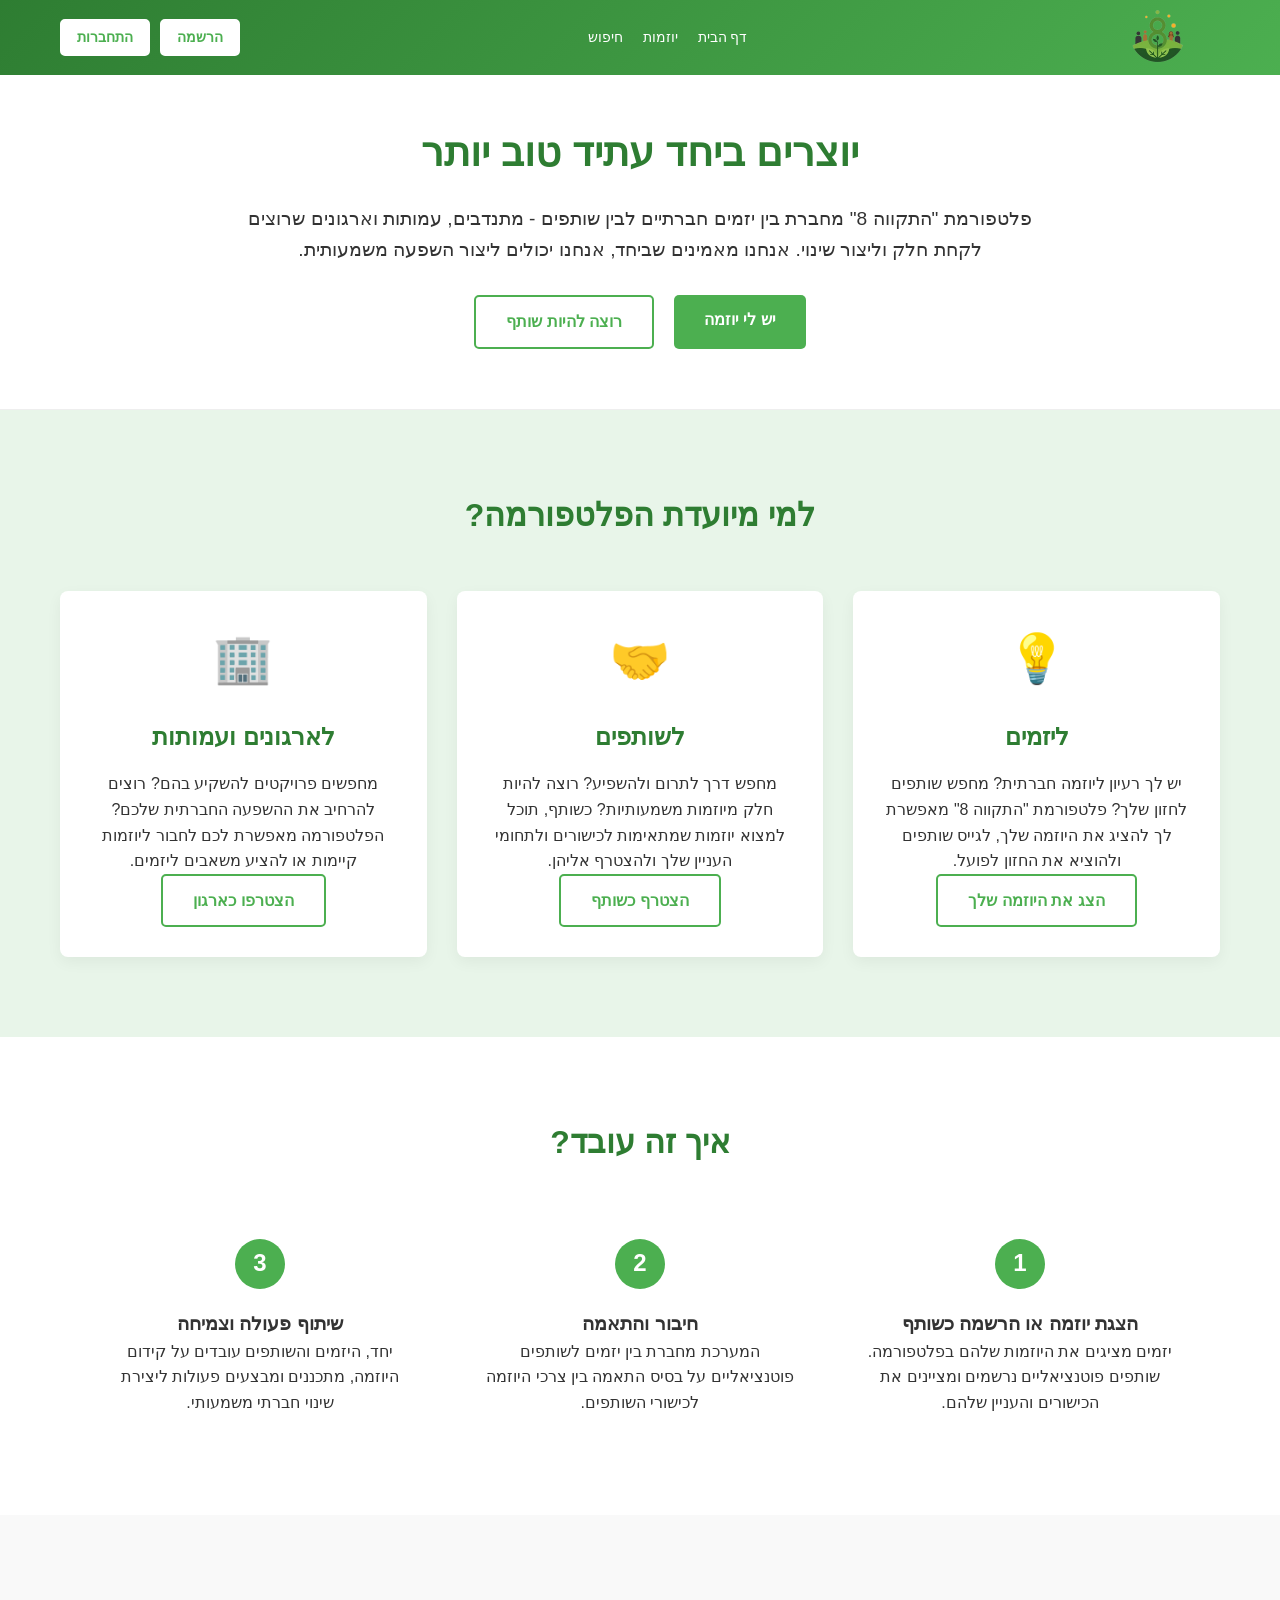
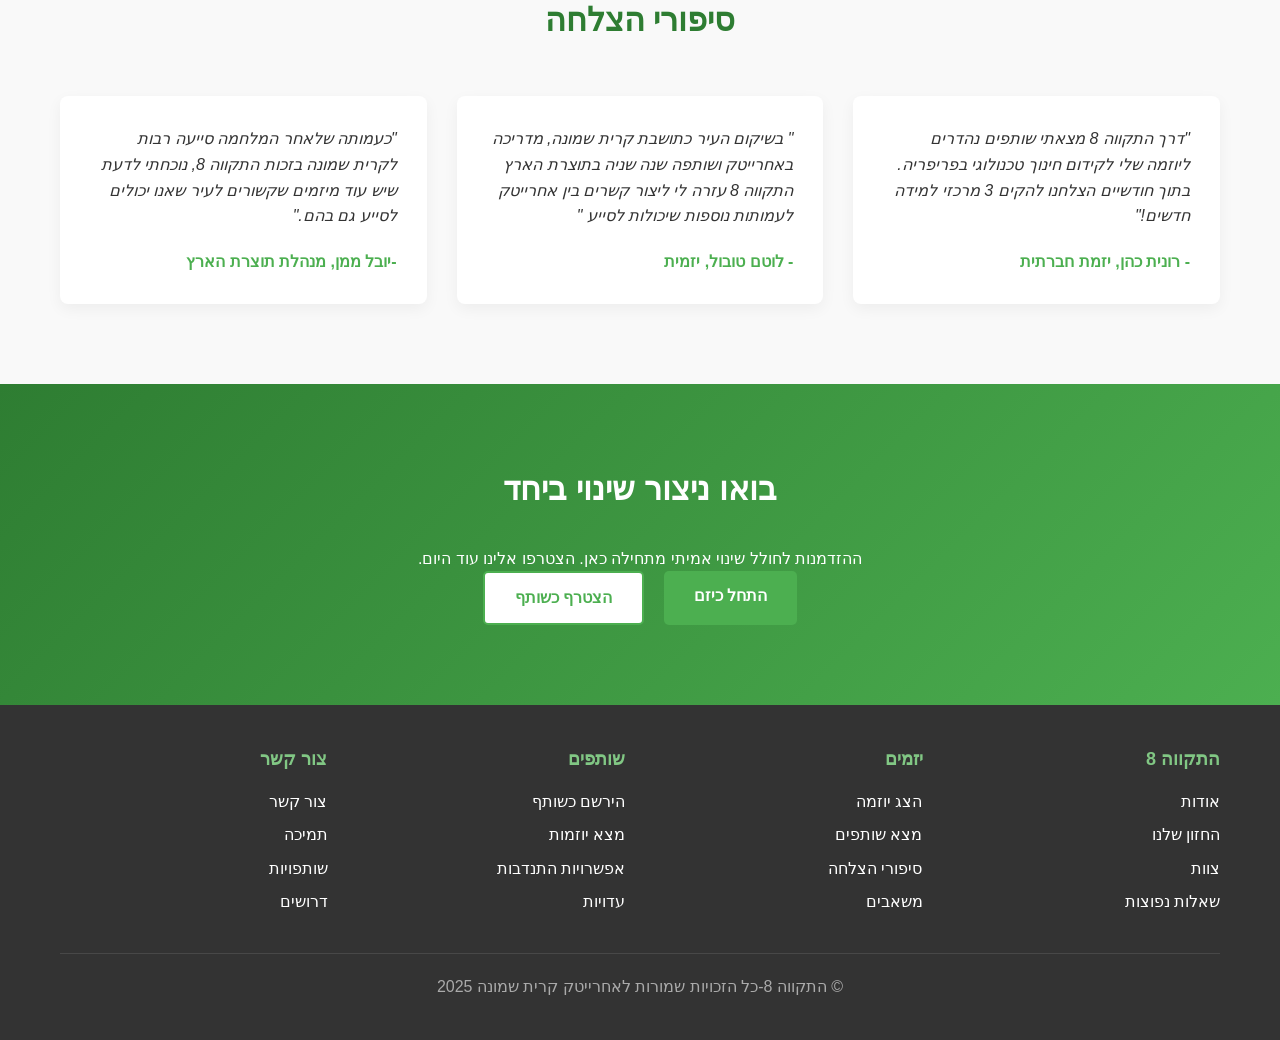
==== index.html @ 70f16cf7 "Add all project files to my-feature branch--2" ====
<!DOCTYPE html>
<html lang="he" dir="rtl">
  <head>
    <meta charset="UTF-8" />
    <meta name="viewport" content="width=device-width, initial-scale=1.0" />
    <title>התקווה 8 - פלטפורמה ליוזמות חברתיות</title>
    <link rel="stylesheet" href="index.css" />
    <link rel="stylesheet" href="footer.css" />
    <script src="header.js"></script>
  </head>
  <body>
    <section class="hero">
      <div class="container">
        <h1>יוצרים ביחד עתיד טוב יותר</h1>
        <p>
          פלטפורמת "התקווה 8" מחברת בין יזמים חברתיים לבין שותפים - מתנדבים,
          עמותות וארגונים שרוצים לקחת חלק וליצור שינוי. אנחנו מאמינים שביחד,
          אנחנו יכולים ליצור השפעה משמעותית.
        </p>
        <div class="buttons">
          <a href="yozmot.html" class="btn">יש לי יוזמה</a>
          <a href="search.html" class="btn btn-secondary">רוצה להיות שותף</a>
        </div>
      </div>
    </section>

    <section class="features">
      <div class="container">
        <h2 class="section-title">למי מיועדת הפלטפורמה?</h2>
        <div class="features-container">
          <div class="feature-box" id="yozma">
            <div class="feature-icon">💡</div>
            <h3>ליזמים</h3>
            <p>
              יש לך רעיון ליוזמה חברתית? מחפש שותפים לחזון שלך? פלטפורמת "התקווה
              8" מאפשרת לך להציג את היוזמה שלך, לגייס שותפים ולהוציא את החזון
              לפועל.
            </p>
            <a href="yozmot.html" class="btn btn-secondary">הצג את היוזמה שלך</a>
          </div>
          <div class="feature-box" id="partner">
            <div class="feature-icon">🤝</div>
            <h3>לשותפים</h3>
            <p>
              מחפש דרך לתרום ולהשפיע? רוצה להיות חלק מיוזמות משמעותיות? כשותף,
              תוכל למצוא יוזמות שמתאימות לכישורים ולתחומי העניין שלך ולהצטרף
              אליהן.
            </p>
            <a href="search.html" class="btn btn-secondary">הצטרף כשותף</a>
          </div>
          <div class="feature-box">
            <div class="feature-icon">🏢</div>
            <h3>לארגונים ועמותות</h3>
            <p>
              מחפשים פרויקטים להשקיע בהם? רוצים להרחיב את ההשפעה החברתית שלכם?
              הפלטפורמה מאפשרת לכם לחבור ליוזמות קיימות או להציע משאבים ליזמים.
            </p>
            <a href="#" class="btn btn-secondary">הצטרפו כארגון</a>
          </div>
        </div>
      </div>
    </section>

    <section class="how-it-works">
      <div class="container">
        <h2 class="section-title">איך זה עובד?</h2>
        <div class="steps">
          <div class="step">
            <div class="step-number">1</div>
            <h3>הצגת יוזמה או הרשמה כשותף</h3>
            <p>
              יזמים מציגים את היוזמות שלהם בפלטפורמה. שותפים פוטנציאליים נרשמים
              ומציינים את הכישורים והעניין שלהם.
            </p>
          </div>
          <div class="step">
            <div class="step-number">2</div>
            <h3>חיבור והתאמה</h3>
            <p>
              המערכת מחברת בין יזמים לשותפים פוטנציאליים על בסיס התאמה בין צרכי
              היוזמה לכישורי השותפים.
            </p>
          </div>
          <div class="step">
            <div class="step-number">3</div>
            <h3>שיתוף פעולה וצמיחה</h3>
            <p>
              יחד, היזמים והשותפים עובדים על קידום היוזמה, מתכננים ומבצעים
              פעולות ליצירת שינוי חברתי משמעותי.
            </p>
          </div>
        </div>
      </div>
    </section>

    <section class="testimonials">
      <div class="container">
        <h2 class="section-title">סיפורי הצלחה</h2>
        <div class="testimonial-container">
          <div class="testimonial">
            <p class="testimonial-text">
              "דרך התקווה 8 מצאתי שותפים נהדרים ליוזמה שלי לקידום חינוך טכנולוגי
              בפריפריה. בתוך חודשיים הצלחנו להקים 3 מרכזי למידה חדשים!"
            </p>
            <p class="testimonial-author">- רונית כהן, יזמת חברתית</p>
          </div>
          <div class="testimonial">
            <p class="testimonial-text">
              " בשיקום העיר כתושבת קרית שמונה, מדריכה באחרייטק ושותפה שנה שניה בתוצרת הארץ התקווה 8 עזרה לי ליצור קשרים בין אחרייטק לעמותות נוספות שיכולות לסייע "
            </p>
            <p class="testimonial-author">- לוטם טובול, יזמית</p>
          </div>
          <div class="testimonial">
            <p class="testimonial-text">
              "כעמותה שלאחר המלחמה סייעה רבות לקרית שמונה בזכות התקווה 8, נוכחתי לדעת שיש עוד מיזמים שקשורים לעיר שאנו יכולים לסייע גם בהם."
            </p>
            <p class="testimonial-author">-יובל ממן, מנהלת תוצרת הארץ  </p>
          </div>
        </div>
      </div>
    </section>

    <section class="cta">
      <div class="container">
        <h2>בואו ניצור שינוי ביחד</h2>
        <p>ההזדמנות לחולל שינוי אמיתי מתחילה כאן. הצטרפו אלינו עוד היום.</p>
        <div class="buttons">
          <a href="yozmot.html" class="btn">התחל כיזם</a>
          <a href="search.html" class="btn btn-secondary">הצטרף כשותף</a>
        </div>
      </div>
    </section>

    <footer>
      <div class="container">
        <div class="footer-links">
          <div class="footer-column">
            <h3>התקווה 8</h3>
            <ul>
              <li><a href="#">אודות</a></li>
              <li><a href="#">החזון שלנו</a></li>
              <li><a href="#">צוות</a></li>
              <li><a href="#">שאלות נפוצות</a></li>
            </ul>
          </div>
          <div class="footer-column">
            <h3>יזמים</h3>
            <ul>
              <li><a href="#">הצג יוזמה</a></li>
              <li><a href="#">מצא שותפים</a></li>
              <li><a href="#">סיפורי הצלחה</a></li>
              <li><a href="#">משאבים</a></li>
            </ul>
          </div>
          <div class="footer-column">
            <h3>שותפים</h3>
            <ul>
              <li><a href="">הירשם כשותף</a></li>
              <li><a href="initiatives.html">מצא יוזמות</a></li>
              <li><a href="#">אפשרויות התנדבות</a></li>
              <li><a href="#">עדויות</a></li>
            </ul>
          </div>
          <div class="footer-column">
            <h3>צור קשר</h3>
            <ul>
              <li><a href="#">צור קשר</a></li>
              <li><a href="#">תמיכה</a></li>
              <li><a href="#">שותפויות</a></li>
              <li><a href="#">דרושים</a></li>
            </ul>
          </div>
        </div>
        <div class="copyright">
            ©  התקווה 8-כל הזכויות שמורות לאחרייטק קרית שמונה 2025
        </div>
      </div>
    </footer>
  </body>
</html>
---- index.css ----
* {
            box-sizing: border-box;
            margin: 0;
            padding: 0;
            font-family: 'Segoe UI', Tahoma, Geneva, Verdana, sans-serif;
        }

        body {
            background-color: #f9f9f9;
            color: #333;
            line-height: 1.6;
        }

        .container {
            max-width: 1200px;
            margin: 0 auto;
            padding: 0 20px;
        }

        /* ========== כותרת ========== */
        header {
            background: linear-gradient(135deg, #2e7d32, #4caf50);
            color: white;
            padding: 20px 0;
            text-align: center;
        }

        .logo {
            font-size: 2.5rem;
            font-weight: bold;
            margin-bottom: 10px;
        }

        .tagline {
            font-size: 1.2rem;
            margin-bottom: 20px;
        }

        /* ========== אזור גיבור (Hero) ========== */
        .hero {
            padding: 60px 0;
            text-align: center;
            background-color: #ffffff;
            border-bottom: 1px solid #eee;
        }

        .hero h1 {
            font-size: 2.5rem;
            margin-bottom: 20px;
            color: #2e7d32;
        }

        .hero p {
            font-size: 1.2rem;
            max-width: 800px;
            margin: 0 auto;
            margin-bottom: 30px;
        }

        /* ========== כפתורים ========== */
        .buttons {
            display: flex;
            justify-content: center;
            gap: 20px;
            flex-wrap: wrap;
        }

        .btn {
            display: inline-block;
            padding: 12px 30px;
            background-color: #4caf50;
            color: white;
            text-decoration: none;
            border-radius: 5px;
            font-weight: bold;
            transition: background-color 0.3s;
        }

        .btn:hover {
            background-color: #2e7d32;
        }

        .btn-secondary {
            background-color: #fff;
            color: #4caf50;
            border: 2px solid #4caf50;
        }

        .btn-secondary:hover {
            background-color: #f0fff0;
        }

        /* ========== תכונות ========== */
        .features {
            padding: 80px 0;
            background-color: #e8f5e9;
        }

        .features-container {
            display: flex;
            flex-wrap: wrap;
            gap: 30px;
            justify-content: center;
        }

        .feature-box {
            flex: 1;
            min-width: 300px;
            max-width: 400px;
            background-color: white;
            border-radius: 8px;
            padding: 30px;
            box-shadow: 0 5px 15px rgba(0, 0, 0, 0.05);
            text-align: center;
        }

        .feature-box h3 {
            color: #2e7d32;
            margin-bottom: 15px;
            font-size: 1.5rem;
            font-weight: 600;
        }

        .feature-icon {
            font-size: 3rem;
            margin-bottom: 20px;
            color: #4caf50;
        }

        /* ========== איך זה עובד ========== */
        .how-it-works {
            padding: 80px 0;
            background-color: #fff;
            text-align: center;
        }

        .section-title {
            font-size: 2rem;
            margin-bottom: 50px;
            color: #2e7d32;
            text-align: center;
        }

        .steps {
            display: flex;
            flex-wrap: wrap;
            gap: 30px;
            justify-content: center;
            margin-top: 40px;
        }

        .step {
            flex: 1;
            min-width: 250px;
            max-width: 350px;
            padding: 20px;
            position: relative;
        }

        .step-number {
            width: 50px;
            height: 50px;
            background-color: #4caf50;
            color: white;
            border-radius: 50%;
            display: flex;
            align-items: center;
            justify-content: center;
            font-size: 1.5rem;
            font-weight: bold;
            margin: 0 auto 20px;
        }

        /* ========== עדויות ========== */
        .testimonials {
            background-color: #f9f9f9;
            padding: 80px 0;
        }

        .testimonial-container {
            display: flex;
            flex-wrap: wrap;
            gap: 30px;
            justify-content: center;
        }

        .testimonial {
            flex: 1;
            min-width: 300px;
            max-width: 400px;
            background-color: white;
            border-radius: 8px;
            padding: 30px;
            box-shadow: 0 5px 15px rgba(0, 0, 0, 0.05);
        }

        .testimonial-text {
            font-style: italic;
            margin-bottom: 20px;
        }

        .testimonial-author {
            font-weight: bold;
            color: #4caf50;
        }

        /* ==========   קריאה לפעולה (CTA) ========== */
        .cta {
            background: linear-gradient(135deg, #2e7d32, #4caf50);
            color: white;
            padding: 80px 0;
            text-align: center;
        }

        .cta h2 {
            font-size: 2rem;
            margin-bottom: 30px;
        }

        /* ========== פוטר ========== */
        footer {
            background-color: #333;
            color: white;
            padding: 40px 0;
            text-align: center;
        }

        .footer-links {
            display: flex;
            flex-wrap: wrap;
            justify-content: center;
            gap: 30px;
            margin: 20px 0;
        }

        .footer-column {
            flex: 1;
            min-width: 200px;
            max-width: 300px;
            text-align: right;
        }

        .footer-column h3 {
            margin-bottom: 15px;
            color: #81c784;
        }

        .footer-column ul {
            list-style: none;
        }

        .footer-column ul li {
            margin-bottom: 10px;
        }

        .footer-column ul li a {
            color: #ddd;
            text-decoration: none;
        }

        .footer-column ul li a:hover {
            color: white;
        }

        .copyright {
            margin-top: 30px;
            color: #aaa;
        }

        /* ========== תצוגה במסכים קטנים ========== */
        @media (max-width: 768px) {
            .logo {
                font-size: 2rem;
            }
            
            .hero h1 {
                font-size: 2rem;
            }
            
            .feature-box, .testimonial, .step {
                min-width: 100%;
            }
            
            .buttons {
                flex-direction: column;
                align-items: center;
            }
        }
---- footer.css ----
footer {
    background-color: #333;
    color: white;
    padding: 40px 0;
    text-align: center;
    width: 100%;
}

.footer-links {
    max-width: 1200px;
    margin: 0 auto;
    display: flex;
    justify-content: space-between;
    flex-wrap: wrap;
    gap: 30px;
}

.footer-column {
    flex: 1;
    min-width: 200px;
    text-align: right;
}

.footer-column h3 {
    color: #81c784;
    font-size: 18px;
    margin-bottom: 15px;
    font-weight: 600;
}

.footer-column ul {
    list-style: none;
    padding: 0;
}

.footer-column ul li {
    margin-bottom: 8px;
}

.footer-column ul li a {
    color: white;
    text-decoration: none;
    transition: color 0.3s;
}

.footer-column ul li a:hover {
    color: #81c784;
}

.copyright {
    margin-top: 30px;
    padding-top: 20px;
    border-top: 1px solid rgba(255, 255, 255, 0.1);
    color: #aaa;
}

@media (max-width: 768px) {
    .footer-links {
        flex-direction: column;
        align-items: center;
    }
    
    .footer-column {
        text-align: center;
    }
}
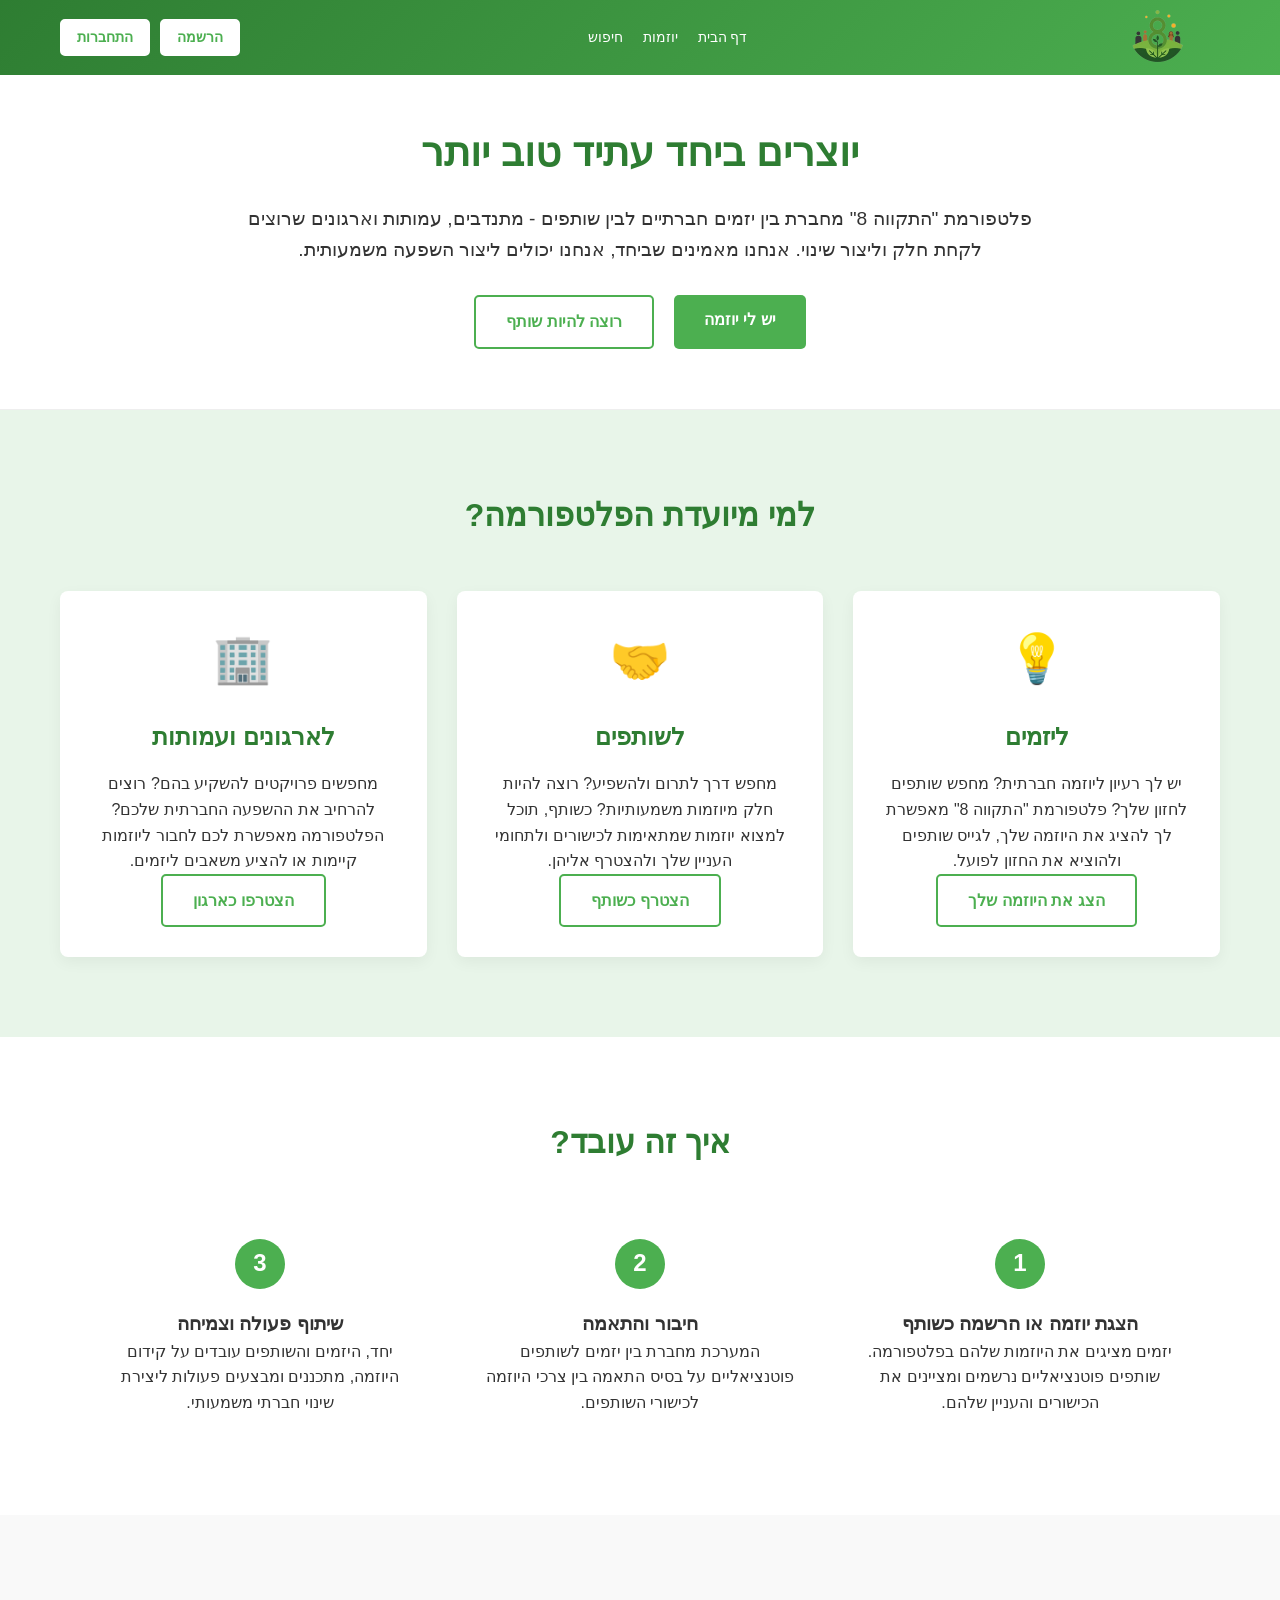
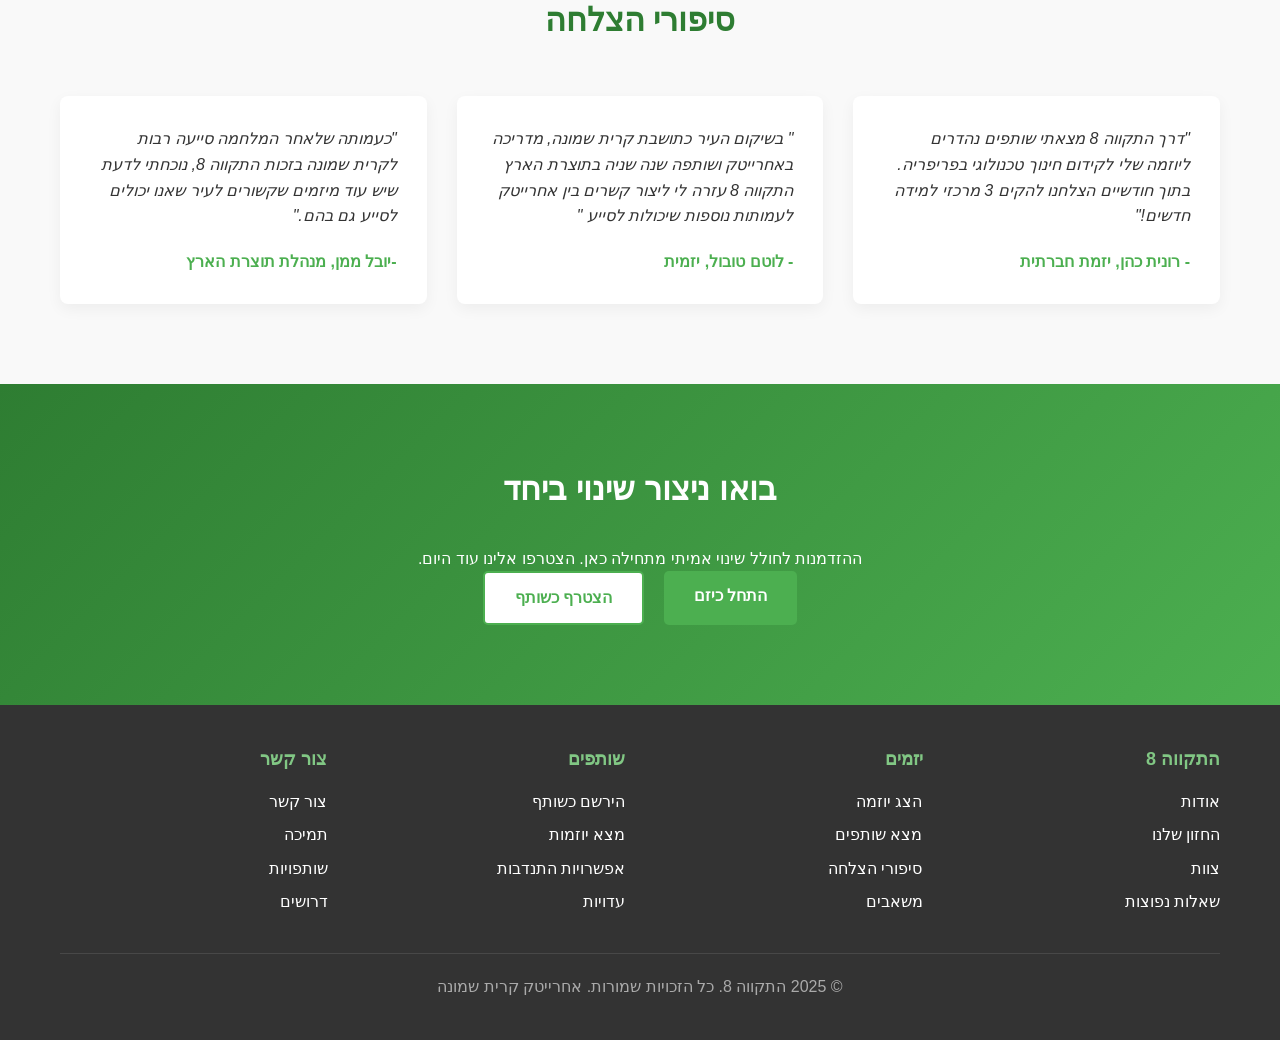
==== commit c93a7b52: "Add all project files to my-feature branch--2" ====
--- a/index.html
+++ b/index.html
@@ -172,8 +172,7 @@
           </div>
         </div>
         <div class="copyright">
-            ©  התקווה 8-כל הזכויות שמורות לאחרייטק קרית שמונה 2025
-        </div>
+        © 2025 התקווה 8. כל הזכויות שמורות. אחרייטק קרית שמונה        </div>
       </div>
     </footer>
   </body>
